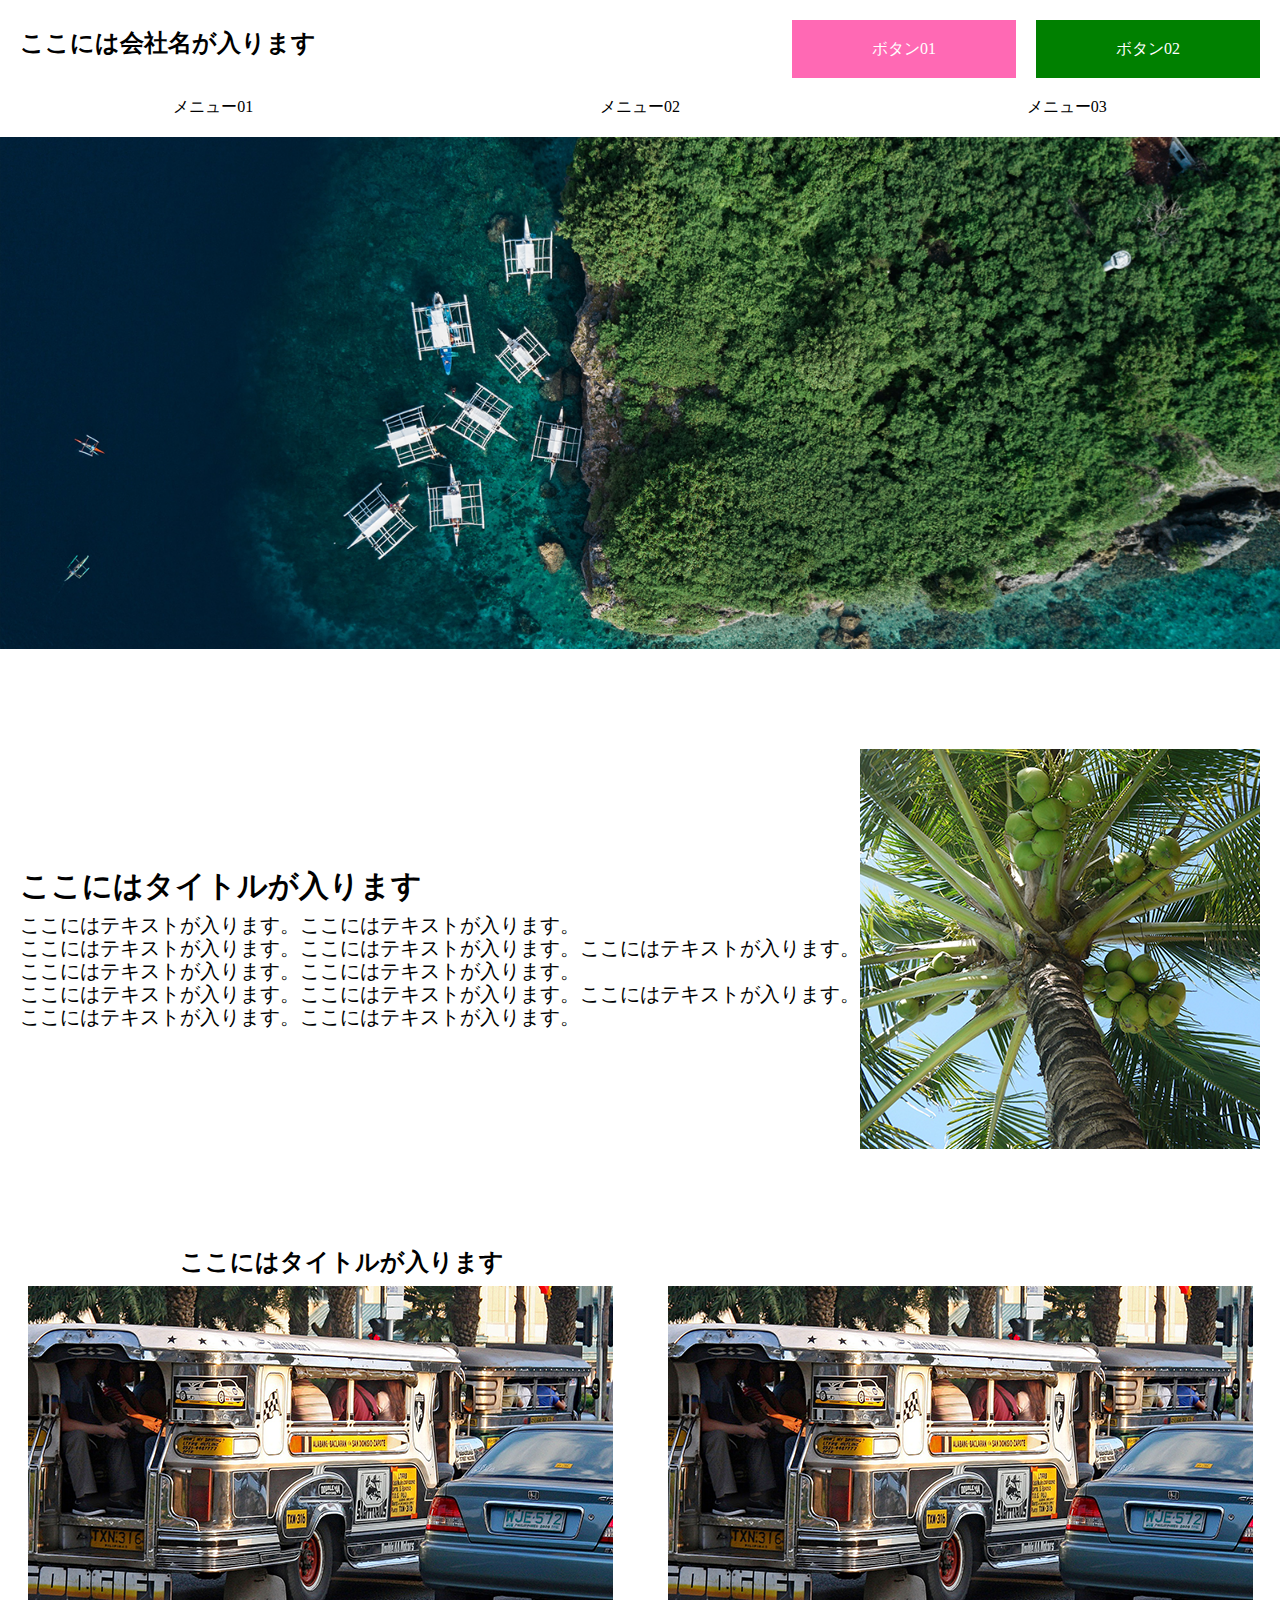
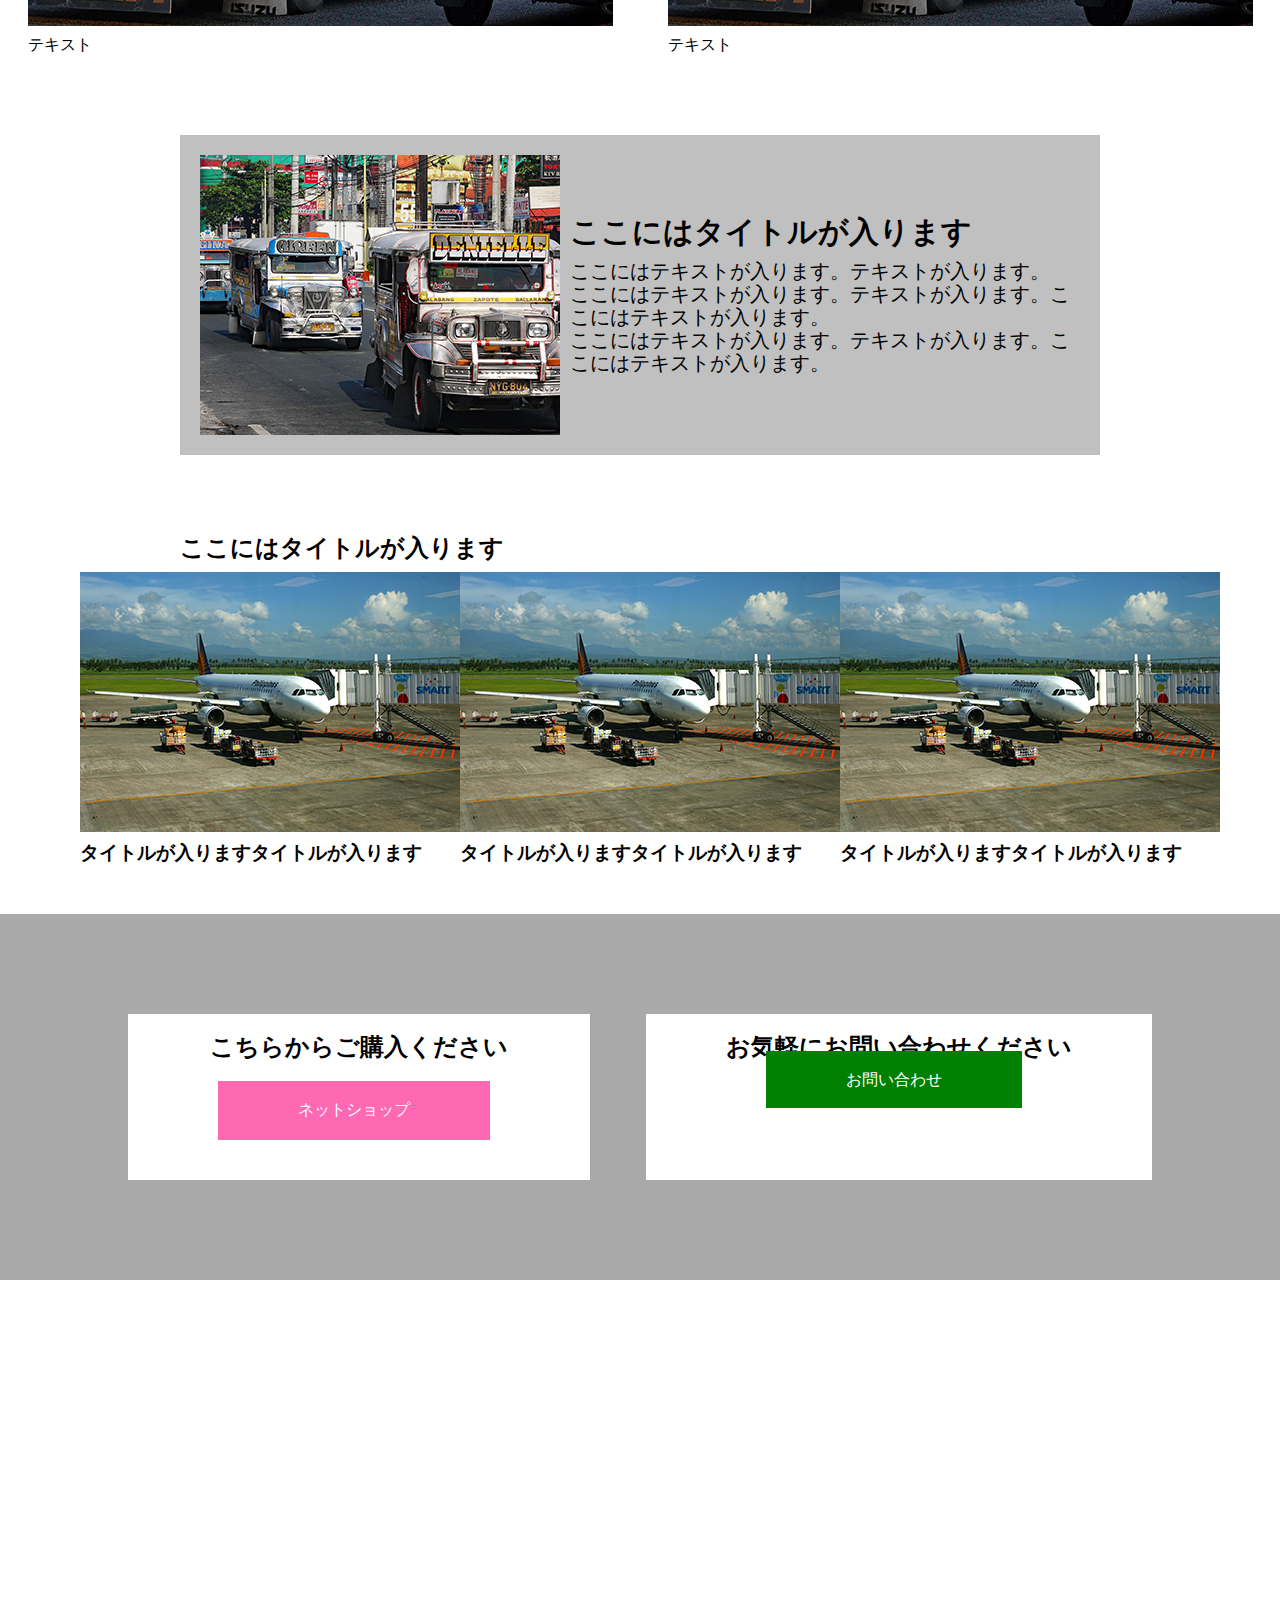
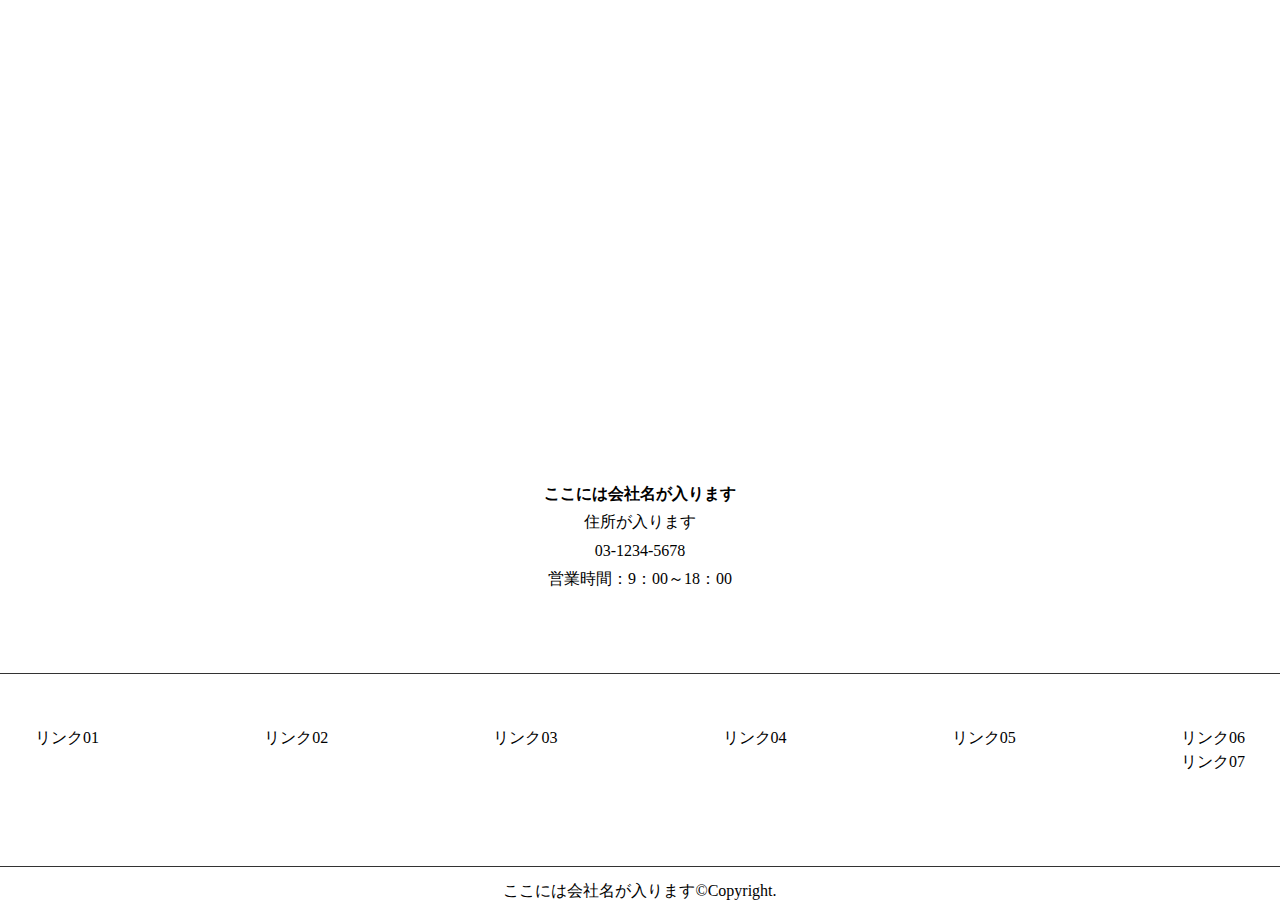
==== index.html @ a62814a7 "Initial commit" ====
<!DOCTYPE html>
<html lang="ja">
<head>
  <meta charset="UTF-8">
  <meta name="viewport" content="width=device-width, initial-scale=1.0">
  <link rel="stylesheet" href="reset.css">
  <link rel="stylesheet" href="stylesheet30.css">
  <title>Document</title>
</head>
<body>

  <header>
    <div class="header">
      <h2>ここには会社名が入ります</h2>
    </div>
  <div class="btn">
      <div class="btn_01">
        <a href="file:///c%3A/Users/kakpa/OneDrive/%E8%AA%B2%E9%A1%8C/%E8%AA%B2%E9%A1%8C30/index30.html" class="head1_btn">ボタン01</a>
      </div>
      <div class="btn_02">
        <a href="file:///c%3A/Users/kakpa/OneDrive/%E8%AA%B2%E9%A1%8C/%E8%AA%B2%E9%A1%8C30/index30.html" class="head1_btn">ボタン02</a>
      </div>
  </div>
  </header>

  <div class="sec_01">
    <a href="php/">メニュー01</a>
    <p>メニュー02</p>
    <p>メニュー03</p>
 </div>
 <div class="mv">
    <img src="mi.png" alt="rizo-to">
 </div>

 <div class="sec_02">
    <div class="text_02">
      <h2>ここにはタイトルが入ります</h2>
        <p>ここにはテキストが入ります。ここにはテキストが入ります。</p>
        <p>ここにはテキストが入ります。ここにはテキストが入ります。ここにはテキストが入ります。</p>
        <p>ここにはテキストが入ります。ここにはテキストが入ります。</p>
        <p>ここにはテキストが入ります。ここにはテキストが入ります。ここにはテキストが入ります。</p>
        <p>ここにはテキストが入ります。ここにはテキストが入ります。</p>
      </div>
    <div class="img_02">
      <img src="img_01.png" alt="yasinoki">
    </div>   
 </div>

 <div class="sec_03">
  <div class="title">
    <h2>ここにはタイトルが入ります</h2>
  </div>
   <div class="img_03">
      <div class="img_03-1">
        <h1><img src="img_02.png" alt="kurma_01-1"></h1>
        <p>テキスト</p>
  </div>
    <div class="img_03-2">
      <h1><img src="img_02.png" alt="kurma_01-2"></h1>
      <p>テキスト</p>
    </div>
  </div>

  <div class="sec_04">
    <div class="img_04">
      <h1><img src="img_03.png" alt="kuruma_02"></h1>
    </div>
    <div class="text_04">
      <h2>ここにはタイトルが入ります</h2>
      <p>ここにはテキストが入ります。テキストが入ります。</p>
      <p>ここにはテキストが入ります。テキストが入ります。ここにはテキストが入ります。</p>
      <p>ここにはテキストが入ります。テキストが入ります。ここにはテキストが入ります。</p>
    </div>
  </div>

  <div class="sec_05">
    <div class="title">
      <h2>ここにはタイトルが入ります</h2>
   </div>
    <div class="img_05">
      <div class="img05-01">
        <h1><img src="img_04.png" alt="hikouki_01"></h1>
        <h3>タイトルが入りますタイトルが入ります</h3>
      </div>
      <div class="img05-02">
        <h1><img src="img_04.png" alt="hikouki_02"></h1>
        <h3>タイトルが入りますタイトルが入ります</h3>
      </div>
      <div class="img05-03">
        <h1><img src="img_04.png" alt="hikouki_02"></h1>
        <h3>タイトルが入りますタイトルが入ります</h3>
      </div>
    </div>
  </div>

  <div class="sec_06">
    <div class="text_05-1">
      <h2>こちらからご購入ください</h2>
      <p>ネットショップ</p>
    </div>
    <div class="text_05-2">
      <h2>お気軽にお問い合わせください</h2>
      <a href="index31.html">お問い合わせ</a>
    </div>
  </div>

  <div class="sec_07">
    <h4>ここには会社名が入ります</h4>
    <p> 住所が入ります</p>
    <p>03-1234-5678</p>
    <div class="sec_07-1">
    <p>営業時間：9：00～18：00</p>
    </div>
  </div>

  <div class="sec_08">
    <p>リンク01</p>
    <p>リンク02</p>
    <p>リンク03</p>
    <p>リンク04</p>
    <p>リンク05</p>
    <div class="sec_08-1">
      <p>リンク06</p>
      <p>リンク07</p>
    </div>
  </div>

  <div class="sec_09">
    <p>ここには会社名が入ります©Copyright.</p>
  </div>
  
</body>
</html>
---- stylesheet30.css ----
body{
  max-width: 100%;
}
h2{
  margin-bottom: 10px;
}
header{
  display: flex;
}
.header{
 margin: 20px;
 align-self: center;
}

.btn{
  display: flex;
  margin: 0px 0px 0px auto;
}
.btn_01{
  margin: 20px 10px 20px 20px;
  padding: 20px 80px 20px 80px ;
  align-self: center;
  color: white;
  background-color: hotpink;
}
.btn_02{
  margin: 20px 20px 20px 10px;
  padding: 20px 80px 20px 80px ;
  align-self: center;
  color: white;
  background-color: green;
}

.sec_01{
  display: flex;
  flex-direction: row;
  justify-content: space-around;
  margin-bottom: 20px;
}

.mv img{
  width: 100%;
  height: auto;
}

.sec_02{
  display: flex;
  justify-content: space-around;
  padding: 20px;
  margin: 80px 0px 80px 0px;
}
.text_02{
  align-self: center;
  font-size: 20px;
}
.img_02{
  width: auto;
  height: auto;
}

.img_03{
  display: flex;
  width: auto;
  height: auto;
  justify-content: space-around;
}
.img_03-1 p{
  margin-top: 10px;
}
.img_03-2 p{
  margin-top: 10px;
}
.title{
  margin-left:180px
}

.sec_04{
  display: flex;
  justify-content: center;
  margin: 80px 180px 80px 180px;
  padding: 20px;
  background-color: silver;
}
.img_04{
  align-self: center;
}
.text_04{
  align-self: center;
  font-size: 20px;
  margin: 10px;
}

.img_05{
  display: flex;
  justify-content: space-around;
  margin: 10px 80px 50px 80px;
}
.img_05 h3
{
  margin-top: 10px;
}

.sec_06{
  display: flex;
  justify-content: space-around;
  padding: 100px;
  background-color: darkgrey;
}

.text_05-1{
  text-align: center;
  padding: 20px 80px 20px 80px ; 
  background-color: white;
}
.text_05-1 P{
  margin: 20px 20px 20px 10px;
  padding: 20px 80px 20px 80px;
  color: white;
  background-color: hotpink;
}

.text_05-2{
  text-align: center;
  padding: 20px 80px 20px 80px ; 
  background-color: white;
}
.text_05-2 a{
  margin: 20px 20px 20px 10px;
  padding: 20px 80px 20px 80px;
  color: white;
  background-color: green;
}

.sec_07{
  text-align: center;
  margin: 800px 0px 30px 0px;
  border-bottom: 1px solid #333333;
}
.sec_07 h4{
  padding: 5px;
}
.sec_07 p{
  text-align: center;
  align-self: center;
  padding: 5px;
}
.sec_07-1{
  padding-bottom: 80px;
}

.sec_08{
  display: flex;
  justify-content: space-between;
  padding:20px 30px 90px 30px; 
}
.sec_08 p{
  margin: 5px;
}
.sec_08-1{
  flex-direction: column;

}

.sec_09{
  border-top:1px solid #333333; ;
}
.sec_09 p{
  margin: 15px;
  text-align: center;
}
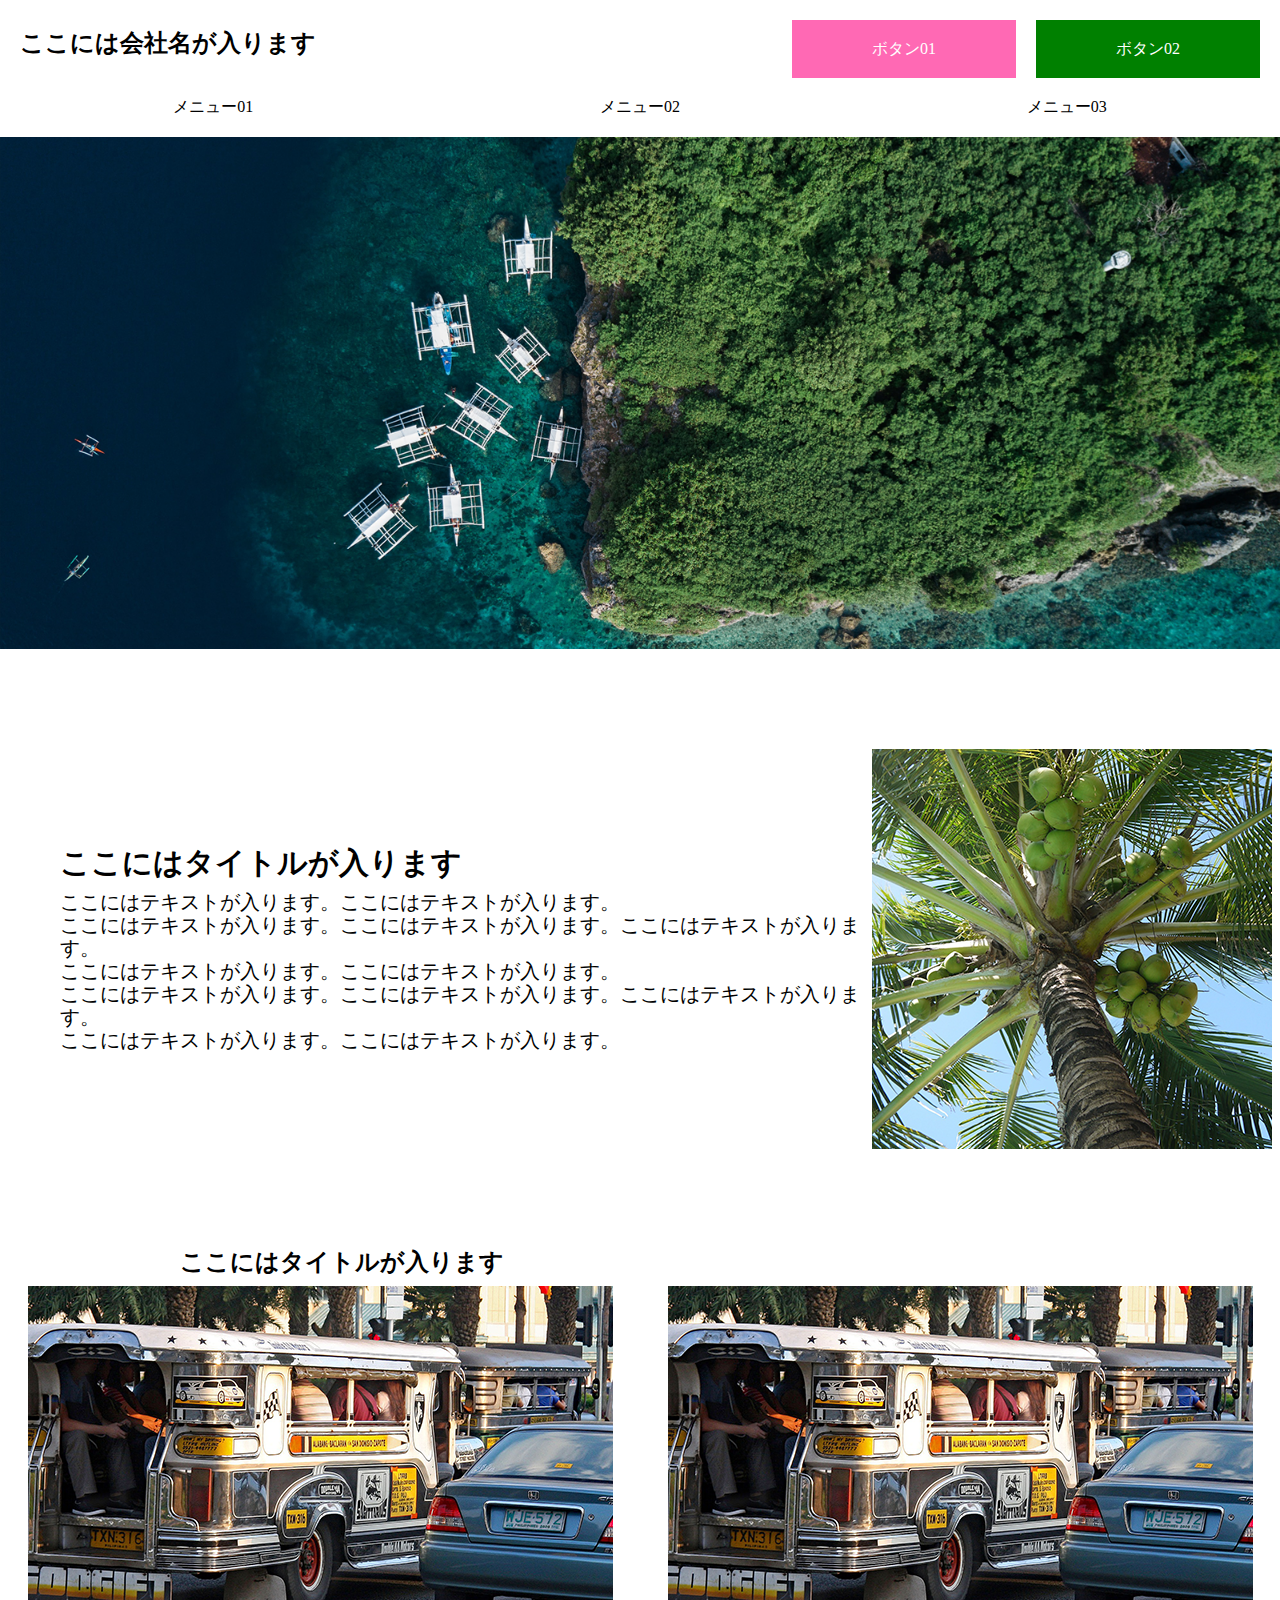
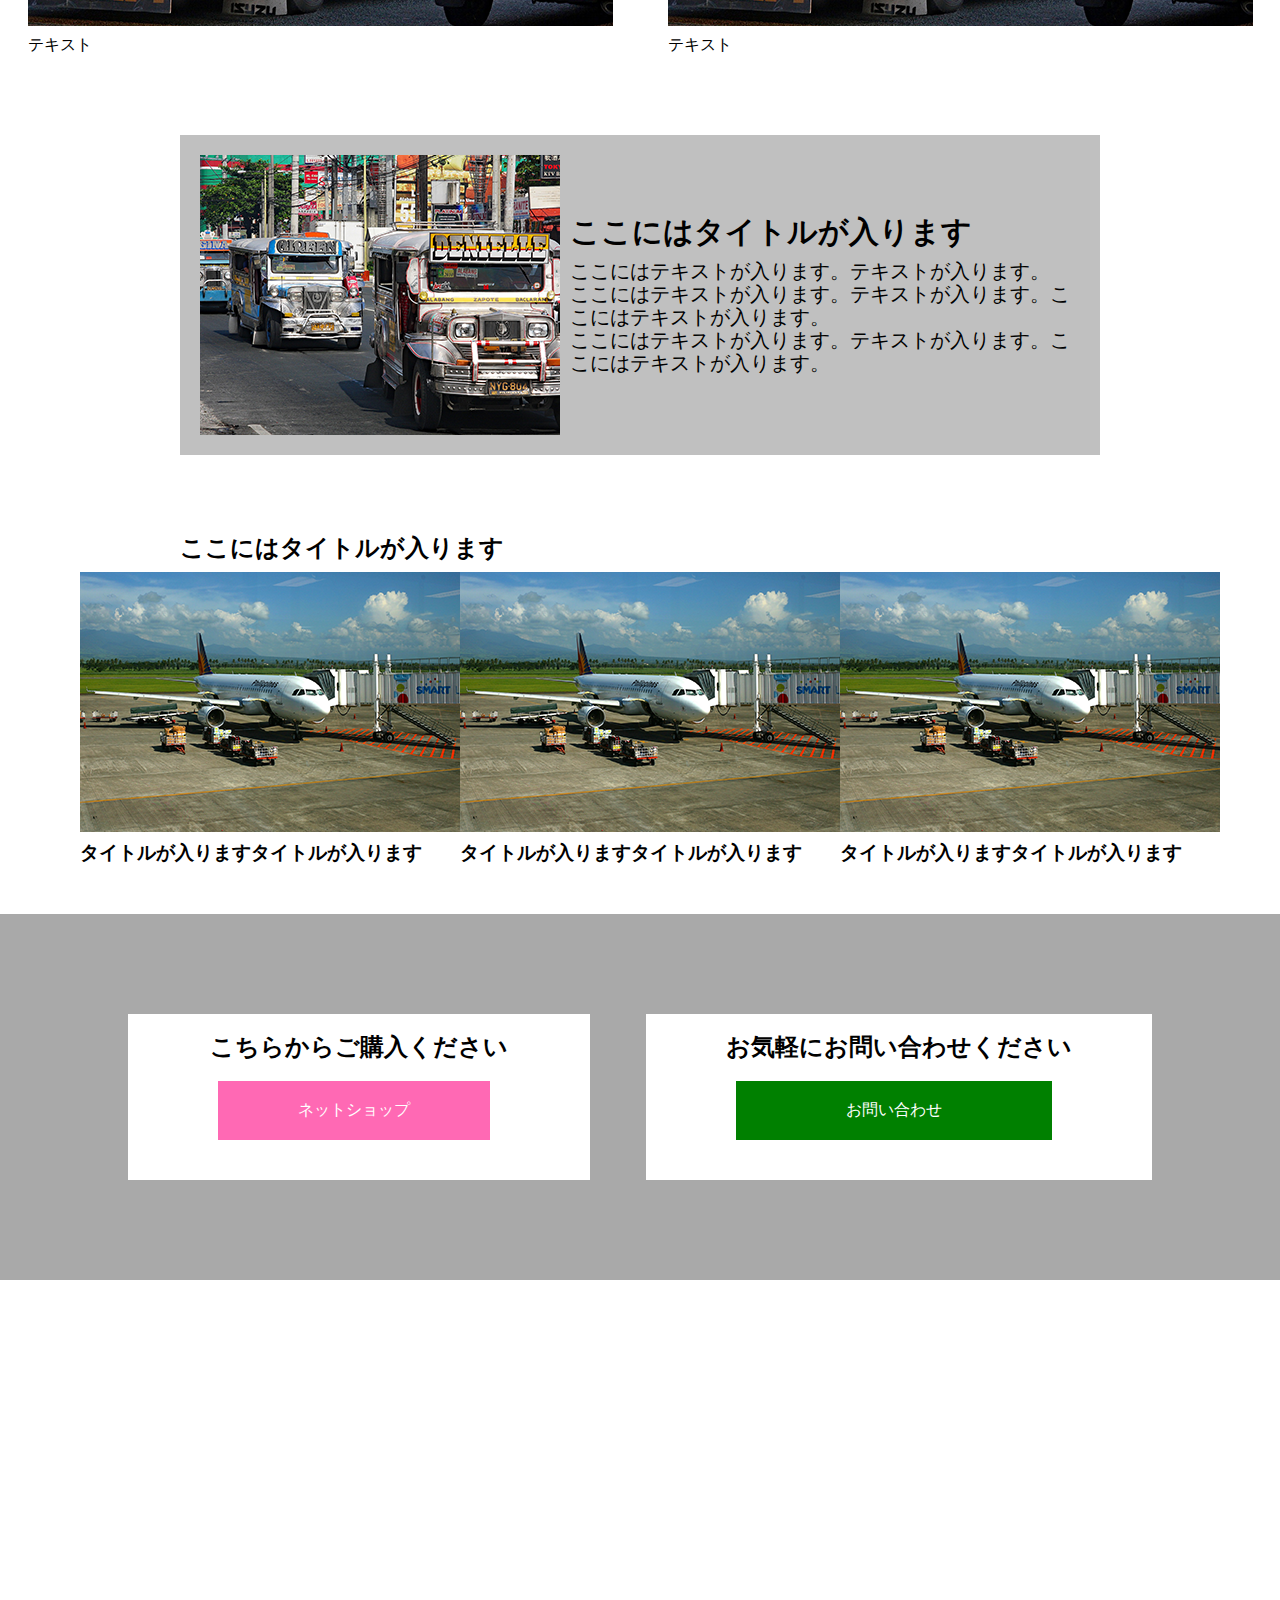
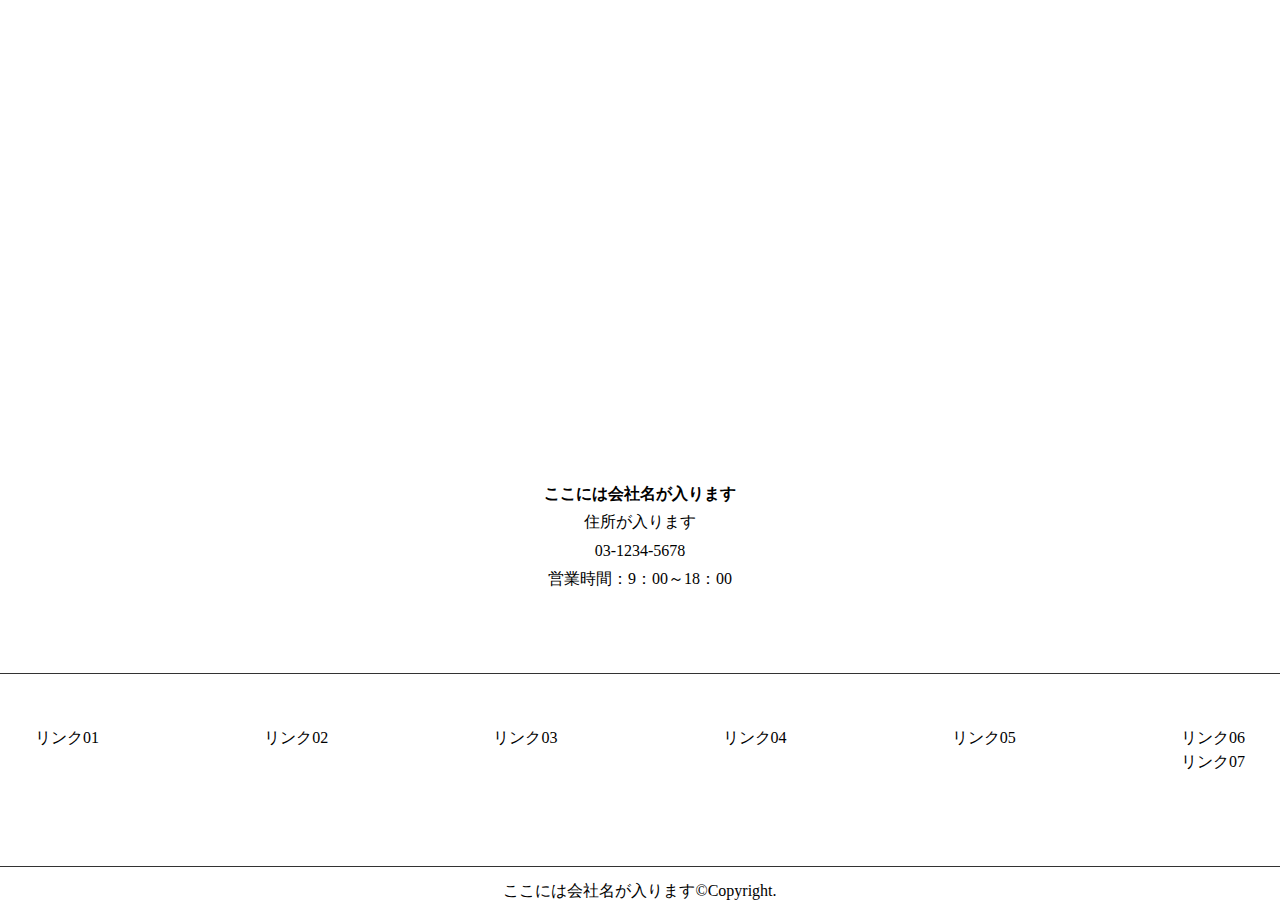
==== commit 77672883: "残り文です。" ====
--- a/index.html
+++ b/index.html
@@ -32,19 +32,24 @@
     <img src="mi.png" alt="rizo-to">
  </div>
 
- <div class="sec_02">
-    <div class="text_02">
-      <h2>ここにはタイトルが入ります</h2>
-        <p>ここにはテキストが入ります。ここにはテキストが入ります。</p>
-        <p>ここにはテキストが入ります。ここにはテキストが入ります。ここにはテキストが入ります。</p>
-        <p>ここにはテキストが入ります。ここにはテキストが入ります。</p>
-        <p>ここにはテキストが入ります。ここにはテキストが入ります。ここにはテキストが入ります。</p>
-        <p>ここにはテキストが入ります。ここにはテキストが入ります。</p>
-      </div>
-    <div class="img_02">
-      <img src="img_01.png" alt="yasinoki">
-    </div>   
- </div>
+ <section class="1">
+  <div class="wrapper">
+    <div class="sec_02">
+
+      <div class="text_02">
+        <h2>ここにはタイトルが入ります</h2>
+          <p>ここにはテキストが入ります。ここにはテキストが入ります。</p>
+          <p>ここにはテキストが入ります。ここにはテキストが入ります。ここにはテキストが入ります。</p>
+          <p>ここにはテキストが入ります。ここにはテキストが入ります。</p>
+          <p>ここにはテキストが入ります。ここにはテキストが入ります。ここにはテキストが入ります。</p>
+          <p>ここにはテキストが入ります。ここにはテキストが入ります。</p>
+        </div>
+      <div class="img_02">
+        <img src="img_01.png" alt="yasinoki">
+      </div>   
+    </div>
+  </div>
+ </section>
 
  <div class="sec_03">
   <div class="title">
@@ -100,7 +105,7 @@
     </div>
     <div class="text_05-2">
       <h2>お気軽にお問い合わせください</h2>
-      <a href="index31.html">お問い合わせ</a>
+      <a href="index31.html"><p>お問い合わせ</p></a>
     </div>
   </div>
 
--- a/stylesheet30.css
+++ b/stylesheet30.css
@@ -49,13 +49,17 @@
   padding: 20px;
   margin: 80px 0px 80px 0px;
 }
+.wrapper{
+  max-width: 1200px;
+  margin: 0 auto;
+}
 .text_02{
   align-self: center;
   font-size: 20px;
 }
 .img_02{
-  width: auto;
-  height: auto;
+  width: 30%;
+  
 }
 
 .img_03{
@@ -112,7 +116,7 @@
   padding: 20px 80px 20px 80px ; 
   background-color: white;
 }
-.text_05-1 P{
+.text_05-1 p{
   margin: 20px 20px 20px 10px;
   padding: 20px 80px 20px 80px;
   color: white;
@@ -124,7 +128,7 @@
   padding: 20px 80px 20px 80px ; 
   background-color: white;
 }
-.text_05-2 a{
+.text_05-2 p{
   margin: 20px 20px 20px 10px;
   padding: 20px 80px 20px 80px;
   color: white;
